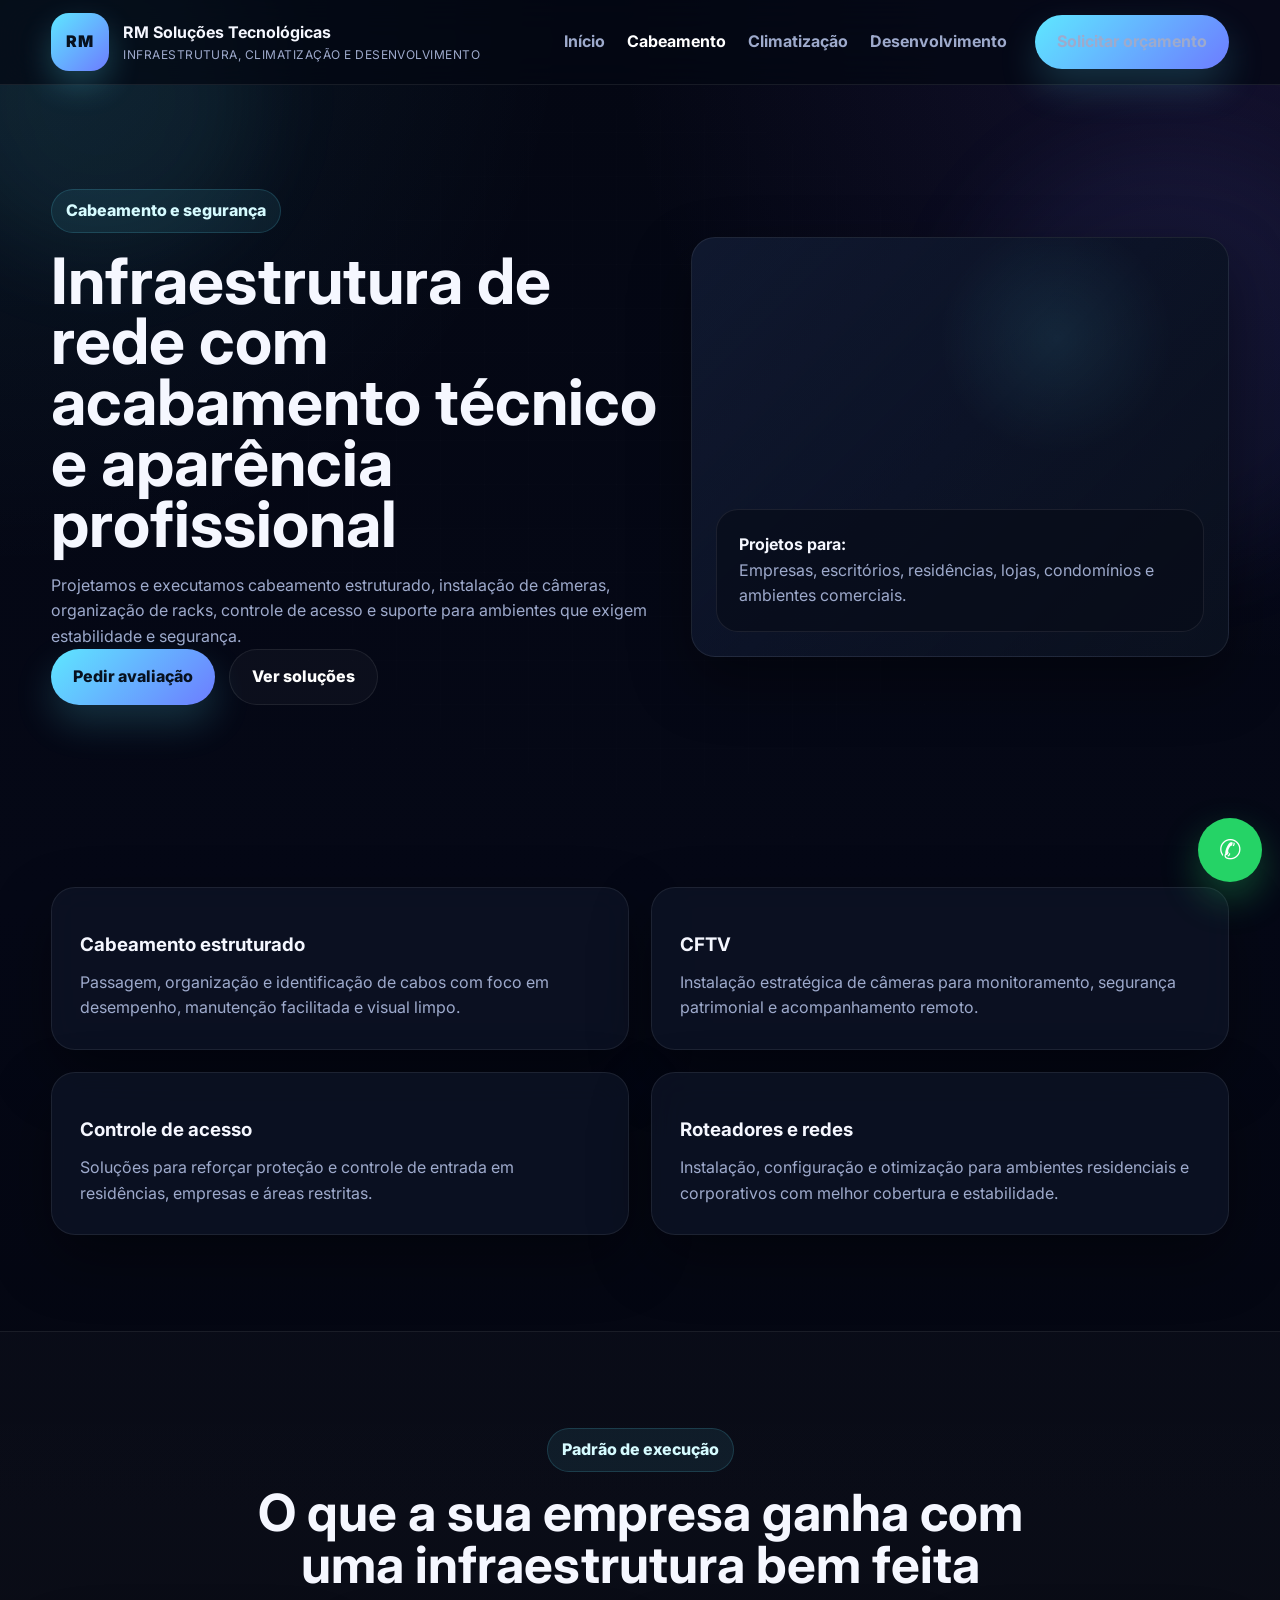
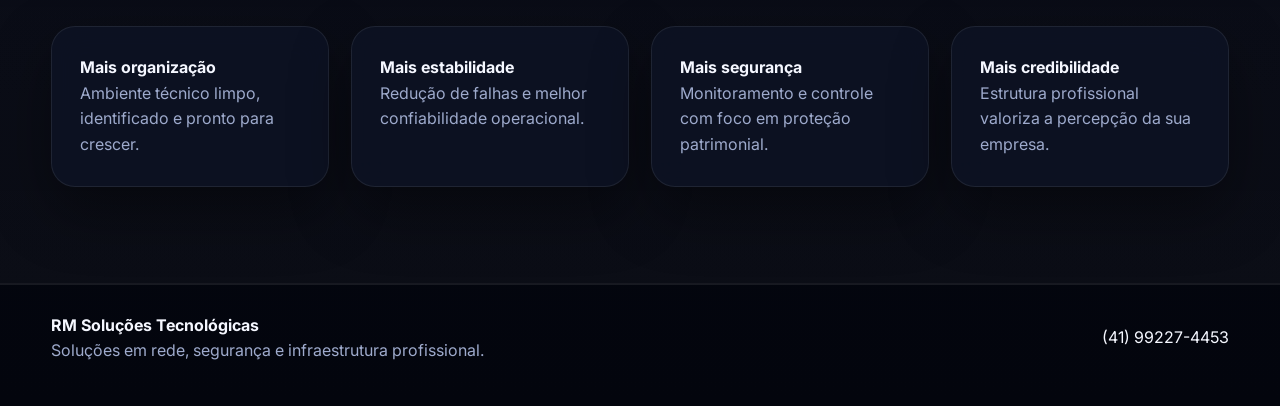
==== cabeamento.html @ e77bb7f7 "primeiro commit" ====
<!DOCTYPE html>
<html lang="pt-BR">
<head>
  <meta charset="UTF-8" />
  <meta name="viewport" content="width=device-width, initial-scale=1.0" />
  <title>Cabeamento Estruturado | RM Soluções Tecnológicas</title>
  <meta name="description" content="Cabeamento estruturado, CFTV, controle de acesso e redes com padrão profissional para empresas e residências." />
  <link rel="preconnect" href="https://fonts.googleapis.com">
  <link rel="preconnect" href="https://fonts.gstatic.com" crossorigin>
  <link href="https://fonts.googleapis.com/css2?family=Inter:wght@400;500;600;700;800;900&display=swap" rel="stylesheet">
  <link rel="stylesheet" href="css/style.css" />
</head>
<body>
  <div class="bg-grid"></div>
  <div class="bg-orb orb-1"></div>
  <div class="bg-orb orb-2"></div>

  <header class="site-header">
    <div class="container nav-wrap">
      <a href="index.html" class="brand">
        <span class="brand-mark">RM</span>
        <span class="brand-text">
          <strong>RM Soluções Tecnológicas</strong>
          <small>Infraestrutura, climatização e desenvolvimento</small>
        </span>
      </a>
      <button class="menu-toggle" id="menuToggle" aria-label="Abrir menu">☰</button>
      <nav class="menu" id="menu">
        <a href="index.html">Início</a>
        <a href="cabeamento.html" class="active">Cabeamento</a>
        <a href="climatizacao.html">Climatização</a>
        <a href="desenvolvimento.html">Desenvolvimento</a>
        <a href="https://wa.me/5541992274453" target="_blank" rel="noopener" class="btn btn-primary nav-cta">Solicitar orçamento</a>
      </nav>
    </div>
  </header>

  <main>
    <section class="page-hero">
      <div class="container page-hero-grid">
        <div class="reveal">
          <span class="eyebrow">Cabeamento e segurança</span>
          <h1>Infraestrutura de rede com acabamento técnico e aparência profissional</h1>
          <p>Projetamos e executamos cabeamento estruturado, instalação de câmeras, organização de racks, controle de acesso e suporte para ambientes que exigem estabilidade e segurança.</p>
          <div class="hero-actions">
            <a class="btn btn-primary" href="https://wa.me/5541992274453" target="_blank" rel="noopener">Pedir avaliação</a>
            <a class="btn btn-secondary" href="#solucoes">Ver soluções</a>
          </div>
        </div>
        <div class="page-panel reveal page-panel-network">
          <div class="page-panel-card">
            <strong>Projetos para:</strong>
            <p>Empresas, escritórios, residências, lojas, condomínios e ambientes comerciais.</p>
          </div>
        </div>
      </div>
    </section>

    <section class="section" id="solucoes">
      <div class="container grid-2">
        <article class="info-card reveal">
          <h3>Cabeamento estruturado</h3>
          <p>Passagem, organização e identificação de cabos com foco em desempenho, manutenção facilitada e visual limpo.</p>
        </article>
        <article class="info-card reveal">
          <h3>CFTV</h3>
          <p>Instalação estratégica de câmeras para monitoramento, segurança patrimonial e acompanhamento remoto.</p>
        </article>
        <article class="info-card reveal">
          <h3>Controle de acesso</h3>
          <p>Soluções para reforçar proteção e controle de entrada em residências, empresas e áreas restritas.</p>
        </article>
        <article class="info-card reveal">
          <h3>Roteadores e redes</h3>
          <p>Instalação, configuração e otimização para ambientes residenciais e corporativos com melhor cobertura e estabilidade.</p>
        </article>
      </div>
    </section>

    <section class="section section-soft">
      <div class="container">
        <div class="section-head center reveal">
          <span class="eyebrow">Padrão de execução</span>
          <h2>O que a sua empresa ganha com uma infraestrutura bem feita</h2>
        </div>
        <div class="benefit-grid">
          <article class="benefit-card reveal"><strong>Mais organização</strong><p>Ambiente técnico limpo, identificado e pronto para crescer.</p></article>
          <article class="benefit-card reveal"><strong>Mais estabilidade</strong><p>Redução de falhas e melhor confiabilidade operacional.</p></article>
          <article class="benefit-card reveal"><strong>Mais segurança</strong><p>Monitoramento e controle com foco em proteção patrimonial.</p></article>
          <article class="benefit-card reveal"><strong>Mais credibilidade</strong><p>Estrutura profissional valoriza a percepção da sua empresa.</p></article>
        </div>
      </div>
    </section>
  </main>

  <footer class="site-footer">
    <div class="container footer-wrap">
      <div>
        <strong>RM Soluções Tecnológicas</strong>
        <p>Soluções em rede, segurança e infraestrutura profissional.</p>
      </div>
      <a href="https://wa.me/5541992274453" target="_blank" rel="noopener">(41) 99227-4453</a>
    </div>
  </footer>

  <a class="whatsapp-float" href="https://wa.me/5541992274453" target="_blank" rel="noopener" aria-label="WhatsApp">✆</a>
  <script src="js/script.js"></script>
</body>
</html>
---- css/style.css ----
:root {
  --cor-fundo: #050816;
  --cor-fundo-sec: #0b1122;
  --cor-fundo-card: rgba(14, 20, 38, 0.78);
  --cor-fundo-card-forte: rgba(12, 18, 34, 0.94);
  --cor-linha: rgba(255, 255, 255, 0.08);
  --cor-texto: #f5f7ff;
  --cor-texto-suave: #9eaacc;
  --cor-primaria: #5ee7ff;
  --cor-primaria-2: #6d7cff;
  --cor-destaque: #8b5cf6;
  --cor-sucesso: #25d366;
  --sombra-forte: 0 24px 60px rgba(0, 0, 0, 0.38);
  --raio-xl: 34px;
  --raio-lg: 24px;
  --raio-md: 18px;
  --largura-max: 1200px;
  --transicao: 0.3s ease;
}

* {
  margin: 0;
  padding: 0;
  box-sizing: border-box;
}

html { scroll-behavior: smooth; }

body {
  font-family: 'Inter', Arial, sans-serif;
  color: var(--cor-texto);
  background:
    radial-gradient(circle at top left, rgba(94, 231, 255, 0.08), transparent 24%),
    radial-gradient(circle at top right, rgba(139, 92, 246, 0.12), transparent 28%),
    linear-gradient(180deg, #040713 0%, #050816 45%, #03050d 100%);
  line-height: 1.6;
  overflow-x: hidden;
  position: relative;
}

a { color: inherit; text-decoration: none; }
img { max-width: 100%; display: block; }

.container {
  width: min(92%, var(--largura-max));
  margin: 0 auto;
  position: relative;
  z-index: 2;
}

.bg-grid {
  position: fixed;
  inset: 0;
  background-image:
    linear-gradient(rgba(255,255,255,0.03) 1px, transparent 1px),
    linear-gradient(90deg, rgba(255,255,255,0.03) 1px, transparent 1px);
  background-size: 44px 44px;
  mask-image: radial-gradient(circle at center, black 25%, transparent 85%);
  pointer-events: none;
  opacity: 0.35;
}

.bg-orb {
  position: fixed;
  border-radius: 999px;
  filter: blur(48px);
  pointer-events: none;
  opacity: 0.5;
}

.orb-1 { width: 320px; height: 320px; top: -60px; left: -60px; background: rgba(94, 231, 255, 0.14); }
.orb-2 { width: 420px; height: 420px; top: 140px; right: -100px; background: rgba(109, 124, 255, 0.14); }
.orb-3 { width: 300px; height: 300px; bottom: 20px; left: 20%; background: rgba(139, 92, 246, 0.12); }

.site-header {
  position: sticky;
  top: 0;
  z-index: 1000;
  border-bottom: 1px solid var(--cor-linha);
  background: rgba(4, 7, 19, 0.72);
  backdrop-filter: blur(18px);
}
.site-header img{
  height: 90px;
}

.nav-wrap {
  min-height: 84px;
  display: flex;
  align-items: center;
  justify-content: space-between;
  gap: 20px;
}

.brand {
  display: flex;
  align-items: center;
  gap: 14px;
}

.brand-mark {
  width: 58px;
  height: 58px;
  border-radius: 18px;
  display: grid;
  place-items: center;
  font-weight: 900;
  letter-spacing: 1px;
  color: #07111f;
  background: linear-gradient(135deg, var(--cor-primaria), var(--cor-primaria-2));
  box-shadow: 0 14px 32px rgba(94, 231, 255, 0.24);
}

.brand-text strong { display: block; font-size: 1rem; }
.brand-text small {
  display: block;
  color: var(--cor-texto-suave);
  font-size: 0.75rem;
  letter-spacing: 0.04em;
  text-transform: uppercase;
}

.menu {
  display: flex;
  align-items: center;
  gap: 22px;
}

.menu a {
  color: var(--cor-texto-suave);
  font-weight: 700;
  transition: var(--transicao);
}

.menu a:hover,
.menu a.active {
  color: #fff;
}

.menu-toggle {
  display: none;
  background: transparent;
  border: 0;
  color: #fff;
  font-size: 1.8rem;
  cursor: pointer;
}

.btn {
  display: inline-flex;
  align-items: center;
  justify-content: center;
  border-radius: 999px;
  padding: 14px 22px;
  font-weight: 800;
  transition: var(--transicao);
}

.btn:hover { transform: translateY(-2px); }

.btn-primary {
  color: #07111f;
  background: linear-gradient(135deg, var(--cor-primaria), var(--cor-primaria-2));
  box-shadow: 0 18px 38px rgba(94, 231, 255, 0.18);
}

.btn-secondary {
  color: #fff;
  background: rgba(255,255,255,0.03);
  border: 1px solid var(--cor-linha);
}

.nav-cta { margin-left: 6px; }

.hero,
.page-hero {
  padding: 104px 0 86px;
}

.hero-grid,
.page-hero-grid {
  display: grid;
  grid-template-columns: 1.06fr 0.94fr;
  gap: 34px;
  align-items: center;
}

.eyebrow,
.pill,
.mini-tag {
  display: inline-flex;
  align-items: center;
  gap: 8px;
  padding: 8px 14px;
  border-radius: 999px;
  font-weight: 800;
  border: 1px solid rgba(94, 231, 255, 0.16);
  background: rgba(94, 231, 255, 0.08);
  color: #d6fbff;
}

.hero-copy h1,
.page-hero h1 {
  font-size: clamp(2.8rem, 5vw, 5.2rem);
  line-height: 0.95;
  margin: 18px 0 18px;
  max-width: 860px;
}

.hero-copy p,
.page-hero p,
.section-head p,
.service-card p,
.feature-card p,
.info-card p,
.benefit-card p,
.cta-panel p,
.site-footer p {
  color: var(--cor-texto-suave);
}

.hero-actions,
.cta-actions {
  display: flex;
  gap: 14px;
  flex-wrap: wrap;
}

.stats-grid,
.service-grid,
.feature-grid,
.grid-2,
.benefit-grid {
  display: grid;
  gap: 22px;
}

.stats-grid {
  grid-template-columns: repeat(3, 1fr);
  margin-top: 34px;
}

.stat-card,
.service-card,
.feature-card,
.info-card,
.benefit-card,
.cta-panel,
.page-panel,
.glass-card {
  border: 1px solid var(--cor-linha);
  border-radius: var(--raio-lg);
  background: var(--cor-fundo-card);
  box-shadow: var(--sombra-forte);
  backdrop-filter: blur(16px);
}

.stat-card { padding: 22px; }
.stat-card strong { display: block; margin-bottom: 8px; font-size: 1.05rem; }

.hero-visual {
  position: relative;
  min-height: 620px;
  border-radius: var(--raio-xl);
  border: 1px solid var(--cor-linha);
  background: linear-gradient(180deg, rgba(255,255,255,0.04), rgba(255,255,255,0.01));
  box-shadow: var(--sombra-forte);
  overflow: hidden;
}

.hero-visual::before {
  content: "";
  position: absolute;
  inset: 0;
  background:
    radial-gradient(circle at 20% 18%, rgba(94, 231, 255, 0.12), transparent 22%),
    radial-gradient(circle at 84% 18%, rgba(139, 92, 246, 0.14), transparent 22%);
}

.showcase {
  position: absolute;
  overflow: hidden;
  border-radius: 26px;
  border: 1px solid rgba(255,255,255,0.08);
  background: linear-gradient(180deg, #121a32, #0b1122);
}

.main-showcase {
  width: 72%;
  height: 68%;
  left: 26px;
  top: 30px;
}

.side-showcase {
  width: 48%;
  height: 34%;
  right: 22px;
  bottom: 28px;
}

.showcase-top {
  height: 42px;
  display: flex;
  align-items: center;
  gap: 8px;
  padding: 0 14px;
  border-bottom: 1px solid rgba(255,255,255,0.08);
  background: rgba(255,255,255,0.04);
}

.showcase-top span {
  width: 10px;
  height: 10px;
  border-radius: 50%;
  background: rgba(255,255,255,0.26);
}

.showcase-body {
  height: calc(100% - 42px);
  position: relative;
}

.showcase-network {
  background:
    linear-gradient(135deg, rgba(12,18,34,0.2), rgba(12,18,34,0.7)),
    radial-gradient(circle at 70% 20%, rgba(94,231,255,0.18), transparent 22%),
    linear-gradient(135deg, #11213f 0%, #0c152d 48%, #08101f 100%);
}

.showcase-web {
  background:
    linear-gradient(135deg, rgba(12,18,34,0.25), rgba(12,18,34,0.65)),
    radial-gradient(circle at 30% 25%, rgba(109,124,255,0.22), transparent 22%),
    linear-gradient(135deg, #1a2140 0%, #10162d 48%, #09101f 100%);
}

.showcase-overlay {
  position: absolute;
  left: 22px;
  right: 22px;
  bottom: 20px;
  padding: 22px;
  border-radius: 22px;
  background: linear-gradient(180deg, rgba(8,12,25,0.2), rgba(8,12,25,0.84));
  border: 1px solid rgba(255,255,255,0.08);
}

.showcase-overlay small {
  display: inline-block;
  margin-bottom: 10px;
  color: #c8fff8;
  letter-spacing: 0.08em;
}

.showcase-overlay h3 {
  font-size: 1.55rem;
  margin-bottom: 8px;
}

.mini-overlay h3 { font-size: 1.2rem; }

.glass-card {
  position: absolute;
  padding: 18px;
  width: 240px;
  z-index: 3;
  background: rgba(255,255,255,0.05);
}

.floating-a { top: 22px; right: 22px; animation: flutuar 6s ease-in-out infinite; }
.floating-b { left: 22px; bottom: 24px; animation: flutuar 6s ease-in-out infinite 1s; }

.highlight-bar {
  border-top: 1px solid rgba(255,255,255,0.06);
  border-bottom: 1px solid rgba(255,255,255,0.06);
  background: rgba(255,255,255,0.03);
}

.highlight-wrap {
  display: flex;
  justify-content: center;
  flex-wrap: wrap;
  gap: 16px 20px;
  padding: 22px 0;
  font-weight: 700;
}

.section { padding: 96px 0; }
.section-soft {
  background: linear-gradient(180deg, rgba(255,255,255,0.02), rgba(255,255,255,0.03));
  border-top: 1px solid rgba(255,255,255,0.06);
  border-bottom: 1px solid rgba(255,255,255,0.06);
}

.section-head {
  max-width: 800px;
  margin-bottom: 36px;
}

.section-head.center {
  margin-inline: auto;
  text-align: center;
}

.section-head h2 {
  font-size: clamp(2rem, 4vw, 3.5rem);
  line-height: 1.02;
  margin: 14px 0 12px;
}

.service-grid { grid-template-columns: repeat(3, 1fr); }
.feature-grid { grid-template-columns: repeat(4, 1fr); }
.grid-2 { grid-template-columns: repeat(2, 1fr); }
.benefit-grid { grid-template-columns: repeat(4, 1fr); }

.service-card,
.feature-card,
.info-card,
.benefit-card { padding: 28px; }

.service-card:hover,
.feature-card:hover,
.info-card:hover,
.benefit-card:hover {
  transform: translateY(-6px);
  transition: var(--transicao);
}

.service-card.featured {
  background: linear-gradient(180deg, rgba(139, 92, 246, 0.14), rgba(94, 231, 255, 0.08));
  border-color: rgba(139, 92, 246, 0.28);
}

.service-icon {
  width: 56px;
  height: 56px;
  border-radius: 18px;
  display: grid;
  place-items: center;
  font-weight: 900;
  color: #07111f;
  background: linear-gradient(135deg, var(--cor-primaria), var(--cor-primaria-2));
  margin-bottom: 18px;
}

.service-card h3,
.feature-card h3,
.info-card h3,
.benefit-card strong,
.cta-panel h2 {
  margin: 14px 0 10px;
}

.service-card ul {
  list-style: none;
  display: grid;
  gap: 10px;
  margin: 18px 0 20px;
}

.service-card li {
  position: relative;
  padding-left: 18px;
}

.service-card li::before {
  content: "•";
  position: absolute;
  left: 0;
  color: var(--cor-primaria);
}

.text-link {
  display: inline-flex;
  color: #c8fbff;
  font-weight: 800;
}

.page-panel {
  min-height: 420px;
  position: relative;
  overflow: hidden;
  display: grid;
  align-items: end;
  padding: 24px;
}

.page-panel-network {
  background:
    linear-gradient(135deg, rgba(10,16,30,0.3), rgba(10,16,30,0.7)),
    radial-gradient(circle at 68% 24%, rgba(94,231,255,0.18), transparent 24%),
    linear-gradient(135deg, #121c36 0%, #0e1630 48%, #0a1120 100%);
}
.page-panel-cold {
  background:
    linear-gradient(135deg, rgba(10,16,30,0.3), rgba(10,16,30,0.7)),
    radial-gradient(circle at 30% 20%, rgba(94,231,255,0.2), transparent 24%),
    linear-gradient(135deg, #0d1d35 0%, #0b1730 48%, #09111f 100%);
}
.page-panel-web {
  background:
    linear-gradient(135deg, rgba(10,16,30,0.3), rgba(10,16,30,0.7)),
    radial-gradient(circle at 68% 22%, rgba(139,92,246,0.18), transparent 24%),
    linear-gradient(135deg, #171d3b 0%, #111832 48%, #0b1020 100%);
}

.page-panel-card {
  background: rgba(8,12,25,0.7);
  border: 1px solid rgba(255,255,255,0.08);
  border-radius: 22px;
  padding: 22px;
}

.cta-panel {
  padding: 36px;
  display: flex;
  justify-content: space-between;
  align-items: center;
  gap: 28px;
  flex-wrap: wrap;
  background: linear-gradient(135deg, rgba(94, 231, 255, 0.08), rgba(139, 92, 246, 0.08));
}

.site-footer {
  padding: 28px 0 42px;
  border-top: 1px solid rgba(255,255,255,0.08);
}

.footer-wrap {
  display: flex;
  justify-content: space-between;
  align-items: center;
  gap: 20px;
  flex-wrap: wrap;
}

.whatsapp-float {
  position: fixed;
  right: 18px;
  bottom: 18px;
  width: 64px;
  height: 64px;
  border-radius: 50%;
  background: var(--cor-sucesso);
  color: #fff;
  display: grid;
  place-items: center;
  font-size: 1.7rem;
  box-shadow: 0 16px 38px rgba(37, 211, 102, 0.32);
  z-index: 999;
}

.reveal {
  opacity: 0;
  transform: translateY(24px);
  transition: 0.7s ease;
}

.reveal.show {
  opacity: 1;
  transform: translateY(0);
}

@keyframes flutuar {
  0%, 100% { transform: translateY(0); }
  50% { transform: translateY(-10px); }
}

@media (max-width: 1120px) {
  .hero-grid,
  .page-hero-grid,
  .service-grid,
  .feature-grid,
  .grid-2,
  .benefit-grid,
  .stats-grid {
    grid-template-columns: 1fr;
  }
}

@media (max-width: 860px) {
  .menu-toggle { display: block; }

  .menu {
    display: none;
    position: absolute;
    top: 84px;
    left: 0;
    right: 0;
    flex-direction: column;
    align-items: flex-start;
    gap: 16px;
    padding: 22px;
    background: #0a1020;
    border-bottom: 1px solid var(--cor-linha);
  }

  .menu.active { display: flex; }
  .nav-cta { margin-left: 0; }

  .hero-visual { min-height: 520px; }
  .main-showcase { width: 84%; height: 56%; left: 16px; top: 16px; }
  .side-showcase { width: 56%; height: 26%; right: 10px; bottom: 86px; }
  .floating-a { right: 14px; top: 14px; }
  .floating-b { display: none; }
}

@media (max-width: 640px) {
  .hero,
  .page-hero,
  .section { padding: 76px 0; }

  .brand-text small { display: none; }
  .cta-panel { padding: 26px; }
  .page-panel { min-height: 300px; }
  .glass-card { width: 190px; }
}
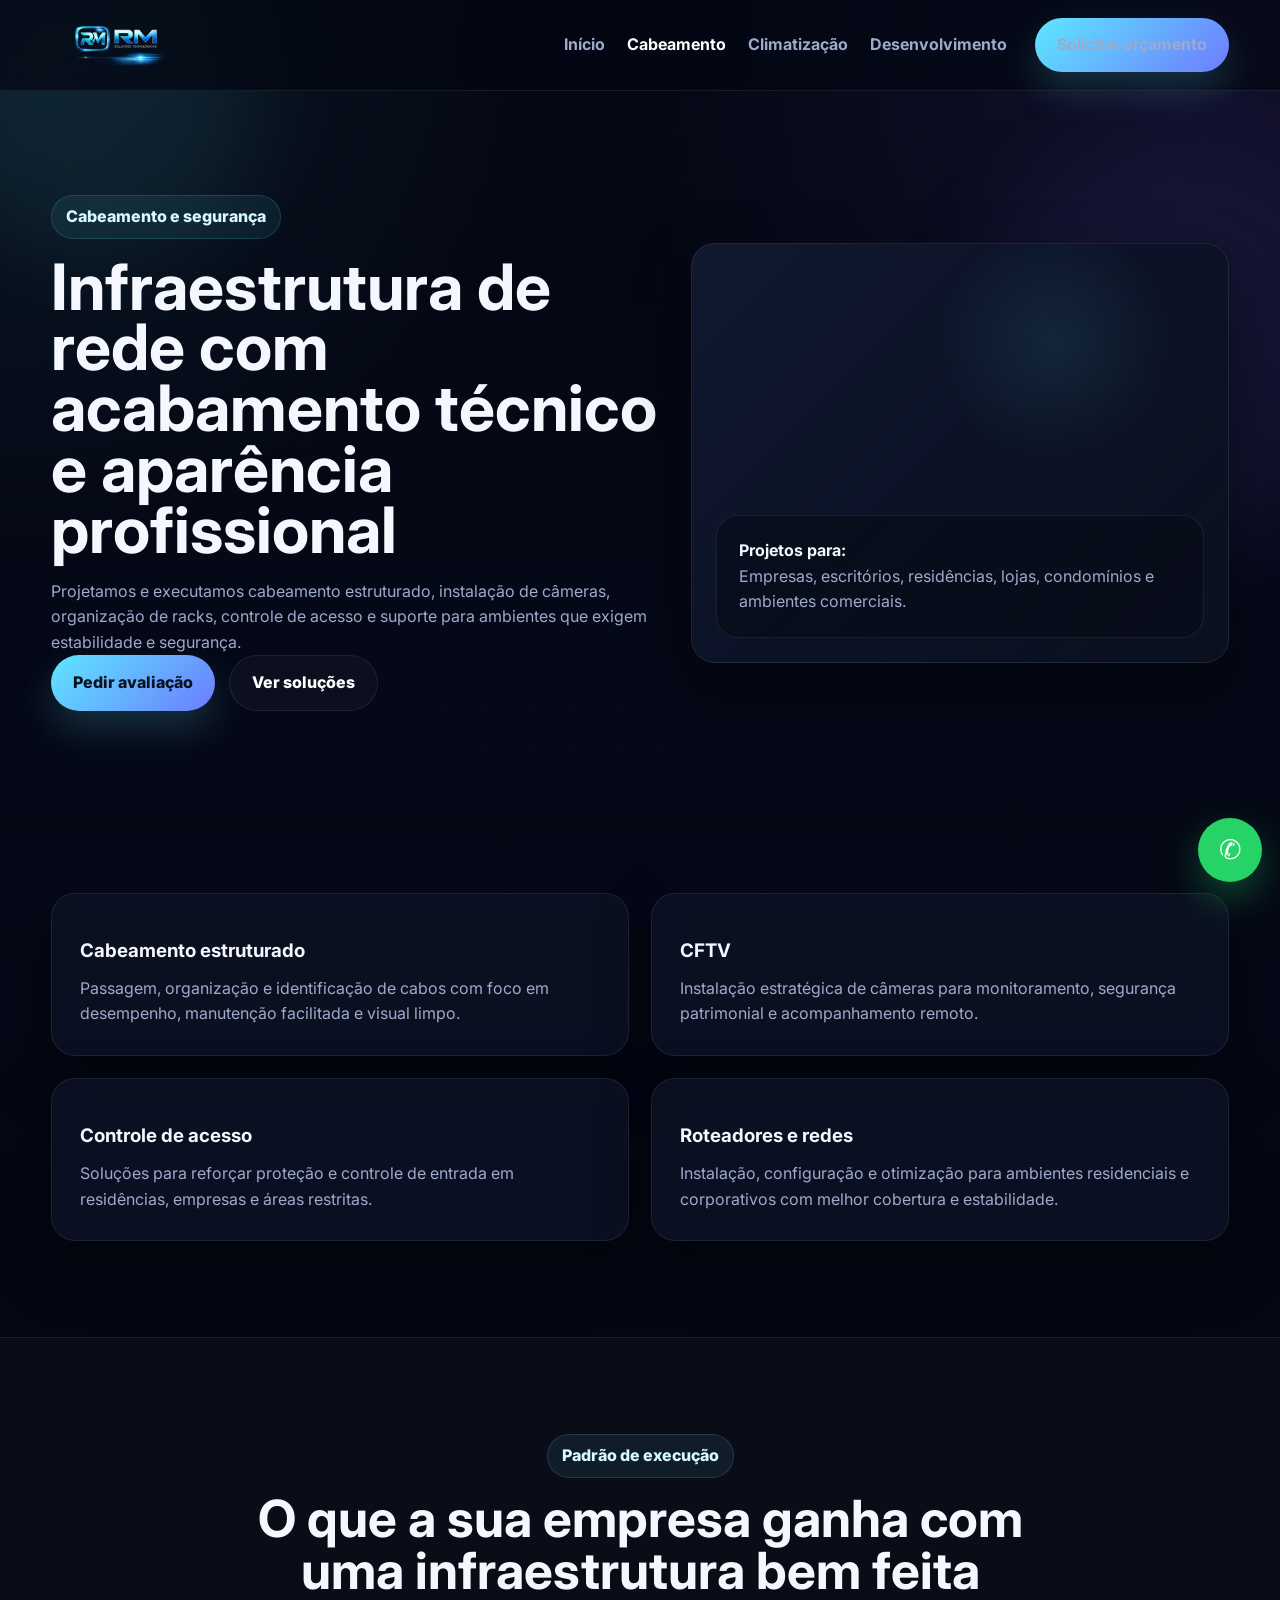
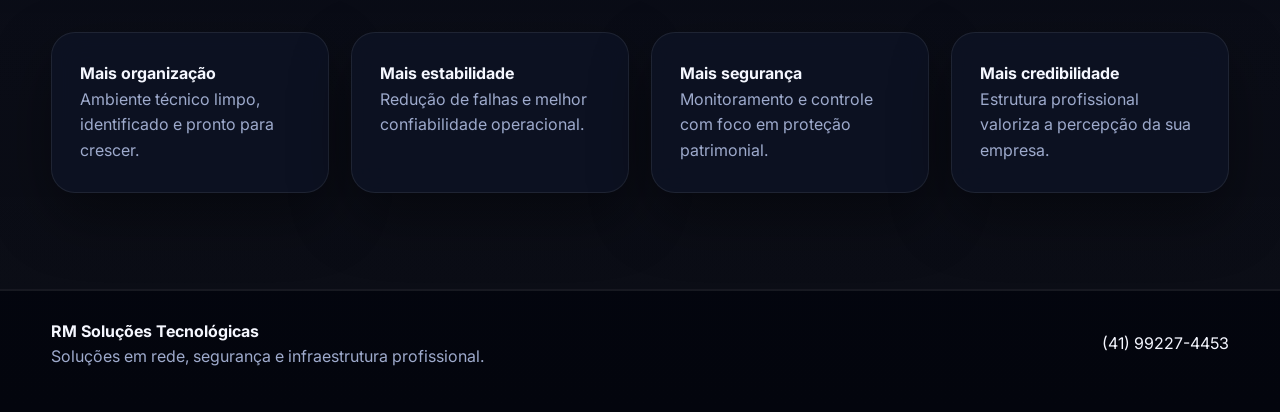
==== commit ddd5e13b: "atualização site" ====
--- a/cabeamento.html
+++ b/cabeamento.html
@@ -18,10 +18,8 @@
   <header class="site-header">
     <div class="container nav-wrap">
       <a href="index.html" class="brand">
-        <span class="brand-mark">RM</span>
         <span class="brand-text">
-          <strong>RM Soluções Tecnológicas</strong>
-          <small>Infraestrutura, climatização e desenvolvimento</small>
+          <img src="assets/img/logo1.png" alt="RM SOLUÇÕES TECNOLOGICAS">
         </span>
       </a>
       <button class="menu-toggle" id="menuToggle" aria-label="Abrir menu">☰</button>
--- a/css/style.css
+++ b/css/style.css
@@ -562,6 +562,41 @@
   transform: translateY(0);
 }
 
+.galeria {
+  display: grid;
+  grid-template-columns: repeat(auto-fit, minmax(250px,1fr));
+  gap: 20px;
+}
+
+.galeria-item {
+  position: relative;
+  overflow: hidden;
+  border-radius: 12px;
+}
+
+.galeria-item img {
+  width: 100%;
+  height: 100%;
+  object-fit: cover;
+  transition: 0.4s;
+}
+
+.galeria-item:hover img {
+  transform: scale(1.1);
+}
+
+.galeria-overlay {
+  position: absolute;
+  bottom: 0;
+  width: 100%;
+  padding: 20px;
+  background: linear-gradient(transparent, rgba(0,0,0,0.9));
+}
+
+.galeria-overlay h3 {
+  margin-bottom: 5px;
+}
+
 @keyframes flutuar {
   0%, 100% { transform: translateY(0); }
   50% { transform: translateY(-10px); }
